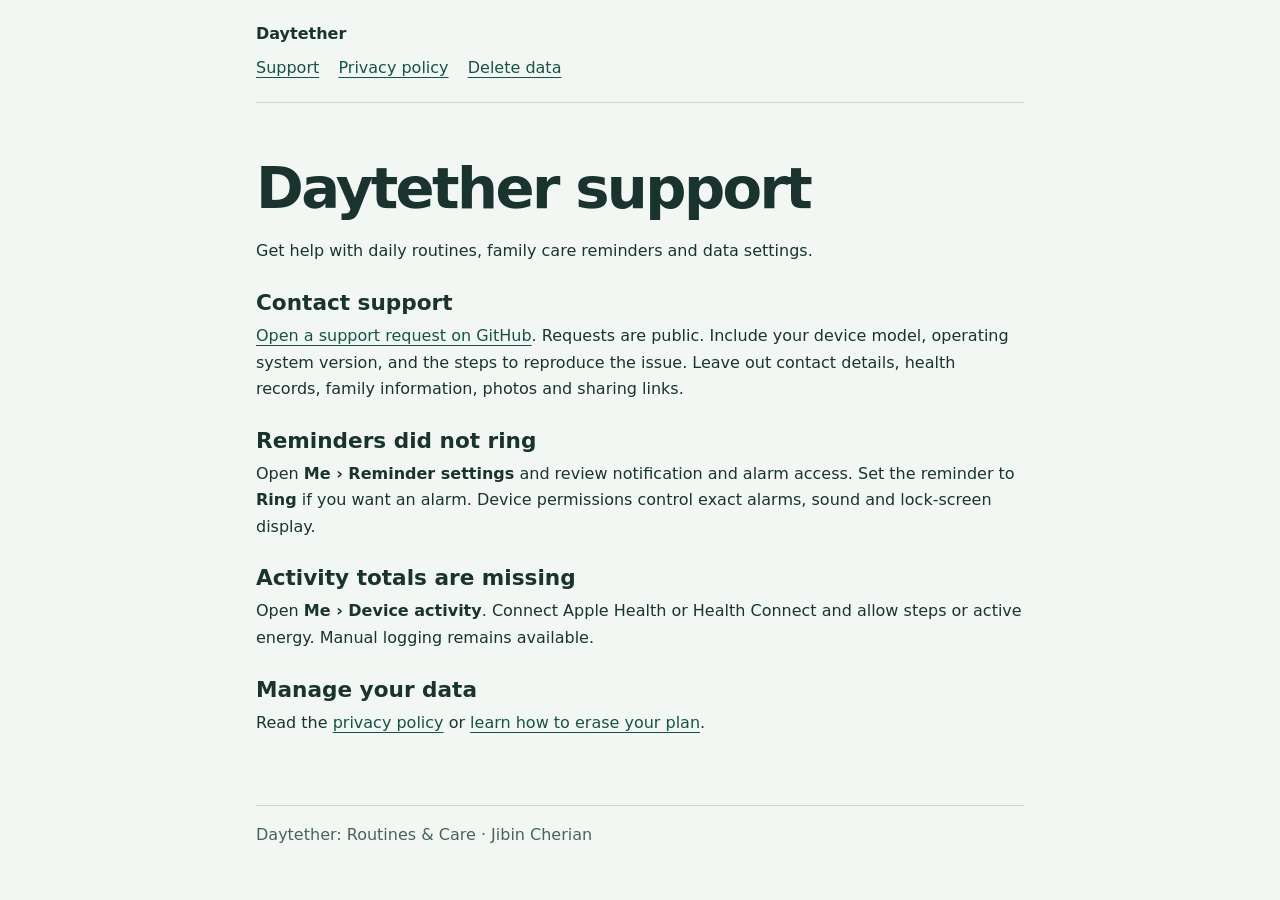
==== index.html @ 3f36c0b2 "Add initial index.html for Daytether support page" ====
<!doctype html>
<html lang="en"><head><meta charset="utf-8"><meta name="viewport" content="width=device-width, initial-scale=1"><meta name="referrer" content="no-referrer"><title>Daytether support · Daytether: Routines &amp; Care</title><style>
:root{color:#19342e;background:#f3f7f4;font:1rem/1.65 system-ui,sans-serif}body{margin:0}header,main,footer{width:min(48rem,calc(100% - 2.5rem));margin:auto}header{padding:1.3rem 0;border-bottom:1px solid #c9dbd1}nav{display:flex;flex-wrap:wrap;gap:.3rem 1.2rem;margin-top:.5rem}a{color:#145447;text-underline-offset:.22em}a:focus-visible{outline:3px solid #145447;outline-offset:4px}main{padding:clamp(1.6rem,6vw,3.3rem) 0}h1,h2{line-height:1.15}h1{font-size:clamp(2.1rem,8vw,3.6rem);letter-spacing:-.045em;margin:0 0 1rem}h2{font-size:1.35rem;margin:1.65rem 0 .45rem}p{margin:.4rem 0 1rem}li+li{margin-top:.3rem}footer{border-top:1px solid #c9dbd1;padding:1rem 0 2rem;color:#48635a}
</style></head><body><header><strong>Daytether</strong><nav aria-label="Help pages"><a href="./">Support</a><a href="privacy.html">Privacy policy</a><a href="delete-data.html">Delete data</a></nav></header><main><h1>Daytether support</h1><p>Get help with daily routines, family care reminders and data settings.</p><h2>Contact support</h2><p><a href="https://github.com/jibin892/daytether-support/issues/new">Open a support request on GitHub</a>. Requests are public. Include your device model, operating system version, and the steps to reproduce the issue. Leave out contact details, health records, family information, photos and sharing links.</p><h2>Reminders did not ring</h2><p>Open <strong>Me › Reminder settings</strong> and review notification and alarm access. Set the reminder to <strong>Ring</strong> if you want an alarm. Device permissions control exact alarms, sound and lock-screen display.</p><h2>Activity totals are missing</h2><p>Open <strong>Me › Device activity</strong>. Connect Apple Health or Health Connect and allow steps or active energy. Manual logging remains available.</p><h2>Manage your data</h2><p>Read the <a href="privacy.html">privacy policy</a> or <a href="delete-data.html">learn how to erase your plan</a>.</p></main><footer>Daytether: Routines &amp; Care · Jibin Cherian</footer></body></html>
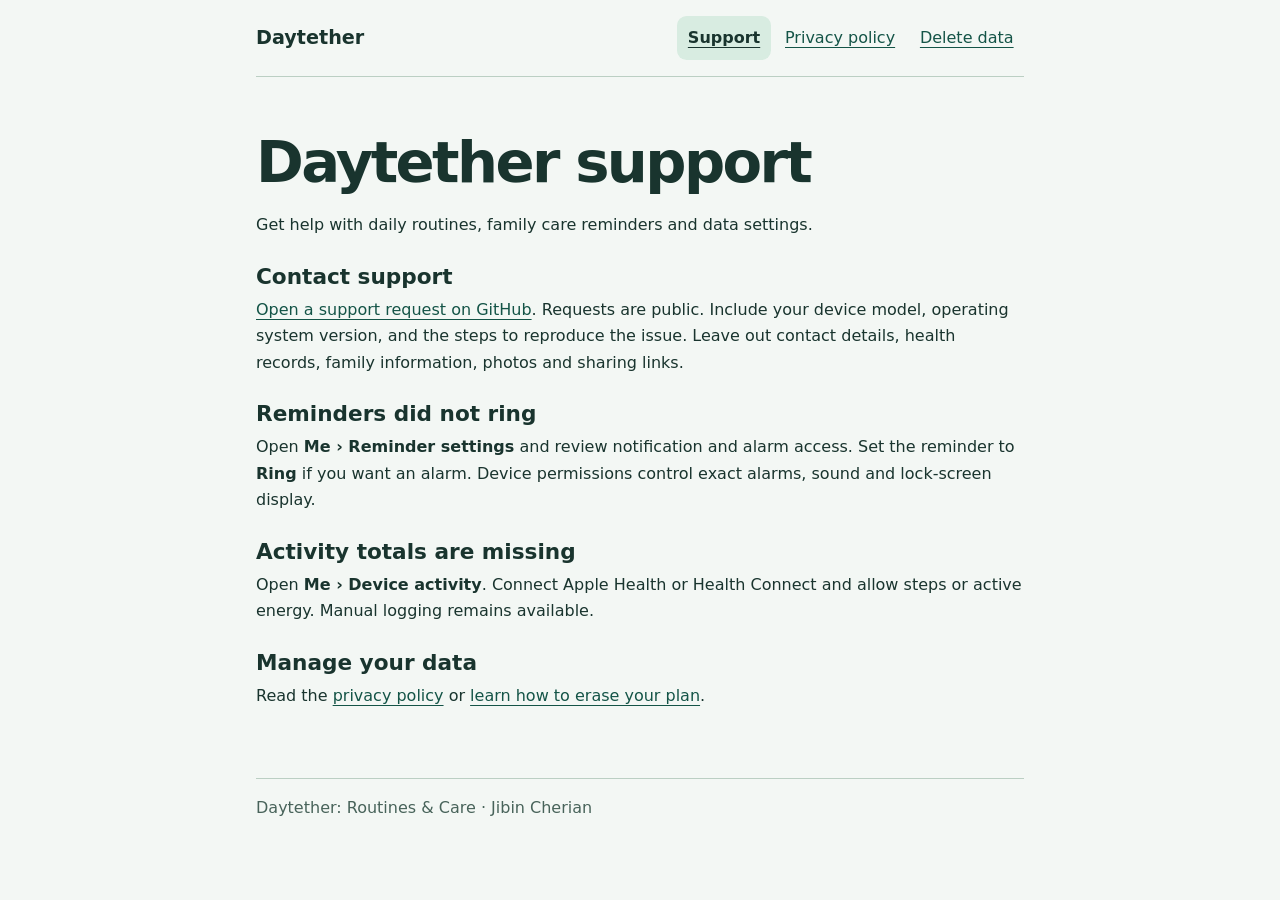
==== commit e7b4e1bb: "Support dark mode and responsive navigation on help pages" ====
--- a/index.html
+++ b/index.html
@@ -1,4 +1,2 @@
 <!doctype html>
-<html lang="en"><head><meta charset="utf-8"><meta name="viewport" content="width=device-width, initial-scale=1"><meta name="referrer" content="no-referrer"><title>Daytether support · Daytether: Routines &amp; Care</title><style>
-:root{color:#19342e;background:#f3f7f4;font:1rem/1.65 system-ui,sans-serif}body{margin:0}header,main,footer{width:min(48rem,calc(100% - 2.5rem));margin:auto}header{padding:1.3rem 0;border-bottom:1px solid #c9dbd1}nav{display:flex;flex-wrap:wrap;gap:.3rem 1.2rem;margin-top:.5rem}a{color:#145447;text-underline-offset:.22em}a:focus-visible{outline:3px solid #145447;outline-offset:4px}main{padding:clamp(1.6rem,6vw,3.3rem) 0}h1,h2{line-height:1.15}h1{font-size:clamp(2.1rem,8vw,3.6rem);letter-spacing:-.045em;margin:0 0 1rem}h2{font-size:1.35rem;margin:1.65rem 0 .45rem}p{margin:.4rem 0 1rem}li+li{margin-top:.3rem}footer{border-top:1px solid #c9dbd1;padding:1rem 0 2rem;color:#48635a}
-</style></head><body><header><strong>Daytether</strong><nav aria-label="Help pages"><a href="./">Support</a><a href="privacy.html">Privacy policy</a><a href="delete-data.html">Delete data</a></nav></header><main><h1>Daytether support</h1><p>Get help with daily routines, family care reminders and data settings.</p><h2>Contact support</h2><p><a href="https://github.com/jibin892/daytether-support/issues/new">Open a support request on GitHub</a>. Requests are public. Include your device model, operating system version, and the steps to reproduce the issue. Leave out contact details, health records, family information, photos and sharing links.</p><h2>Reminders did not ring</h2><p>Open <strong>Me › Reminder settings</strong> and review notification and alarm access. Set the reminder to <strong>Ring</strong> if you want an alarm. Device permissions control exact alarms, sound and lock-screen display.</p><h2>Activity totals are missing</h2><p>Open <strong>Me › Device activity</strong>. Connect Apple Health or Health Connect and allow steps or active energy. Manual logging remains available.</p><h2>Manage your data</h2><p>Read the <a href="privacy.html">privacy policy</a> or <a href="delete-data.html">learn how to erase your plan</a>.</p></main><footer>Daytether: Routines &amp; Care · Jibin Cherian</footer></body></html>
+<html lang="en"><head><meta charset="utf-8"><meta name="viewport" content="width=device-width, initial-scale=1, viewport-fit=cover"><meta name="color-scheme" content="light dark"><meta name="theme-color" media="(prefers-color-scheme: light)" content="#f3f7f4"><meta name="theme-color" media="(prefers-color-scheme: dark)" content="#121b19"><meta name="referrer" content="no-referrer"><title>Daytether support · Daytether: Routines &amp; Care</title><link rel="stylesheet" href="styles.css"></head><body><header><strong>Daytether</strong><nav aria-label="Help pages"><a href="./" aria-current="page">Support</a><a href="privacy.html">Privacy policy</a><a href="delete-data.html">Delete data</a></nav></header><main><h1>Daytether support</h1><p>Get help with daily routines, family care reminders and data settings.</p><h2>Contact support</h2><p><a href="https://github.com/jibin892/daytether-support/issues/new">Open a support request on GitHub</a>. Requests are public. Include your device model, operating system version, and the steps to reproduce the issue. Leave out contact details, health records, family information, photos and sharing links.</p><h2>Reminders did not ring</h2><p>Open <strong>Me › Reminder settings</strong> and review notification and alarm access. Set the reminder to <strong>Ring</strong> if you want an alarm. Device permissions control exact alarms, sound and lock-screen display.</p><h2>Activity totals are missing</h2><p>Open <strong>Me › Device activity</strong>. Connect Apple Health or Health Connect and allow steps or active energy. Manual logging remains available.</p><h2>Manage your data</h2><p>Read the <a href="privacy.html">privacy policy</a> or <a href="delete-data.html">learn how to erase your plan</a>.</p></main><footer>Daytether: Routines &amp; Care · Jibin Cherian</footer></body></html>
--- a/styles.css
+++ b/styles.css
@@ -0,0 +1,58 @@
+:root {
+  color-scheme: light dark;
+  --page: #f3f7f4;
+  --ink: #19342e;
+  --muted: #48635a;
+  --link: #145447;
+  --rule: #bbcfc3;
+  --selected: #d8ece1;
+  background: var(--page);
+  color: var(--ink);
+  font: 1rem/1.65 system-ui, sans-serif;
+}
+@media (prefers-color-scheme: dark) {
+  :root {
+    --page: #121b19;
+    --ink: #ecf4ef;
+    --muted: #b6c8bf;
+    --link: #9edfc4;
+    --rule: #41584d;
+    --selected: #284438;
+  }
+}
+* { box-sizing: border-box; }
+body {
+  margin: 0;
+  padding: env(safe-area-inset-top) max(1.25rem, env(safe-area-inset-right))
+    env(safe-area-inset-bottom) max(1.25rem, env(safe-area-inset-left));
+  overflow-wrap: anywhere;
+}
+header, main, footer { max-width: 48rem; margin-inline: auto; }
+header {
+  display: flex;
+  flex-wrap: wrap;
+  align-items: center;
+  justify-content: space-between;
+  gap: .35rem 1.5rem;
+  padding-block: 1rem;
+  border-bottom: 1px solid var(--rule);
+}
+header strong { font-size: 1.2rem; }
+nav { display: flex; flex-wrap: wrap; gap: .15rem .25rem; }
+a { color: var(--link); text-underline-offset: .22em; }
+nav a {
+  display: inline-flex;
+  align-items: center;
+  min-height: 44px;
+  padding: .3rem .65rem;
+  border-radius: .6rem;
+}
+nav a[aria-current="page"] { color: var(--ink); background: var(--selected); font-weight: 650; }
+a:focus-visible { outline: 3px solid var(--link); outline-offset: 2px; }
+main { padding: clamp(1.6rem, 6vw, 3.3rem) 0; }
+h1, h2 { line-height: 1.15; }
+h1 { font-size: clamp(2.1rem, 8vw, 3.6rem); letter-spacing: -.045em; margin: 0 0 1rem; }
+h2 { font-size: 1.35rem; margin: 1.65rem 0 .45rem; }
+p { margin: .4rem 0 1rem; }
+li + li { margin-top: .3rem; }
+footer { border-top: 1px solid var(--rule); padding: 1rem 0 2rem; color: var(--muted); }
